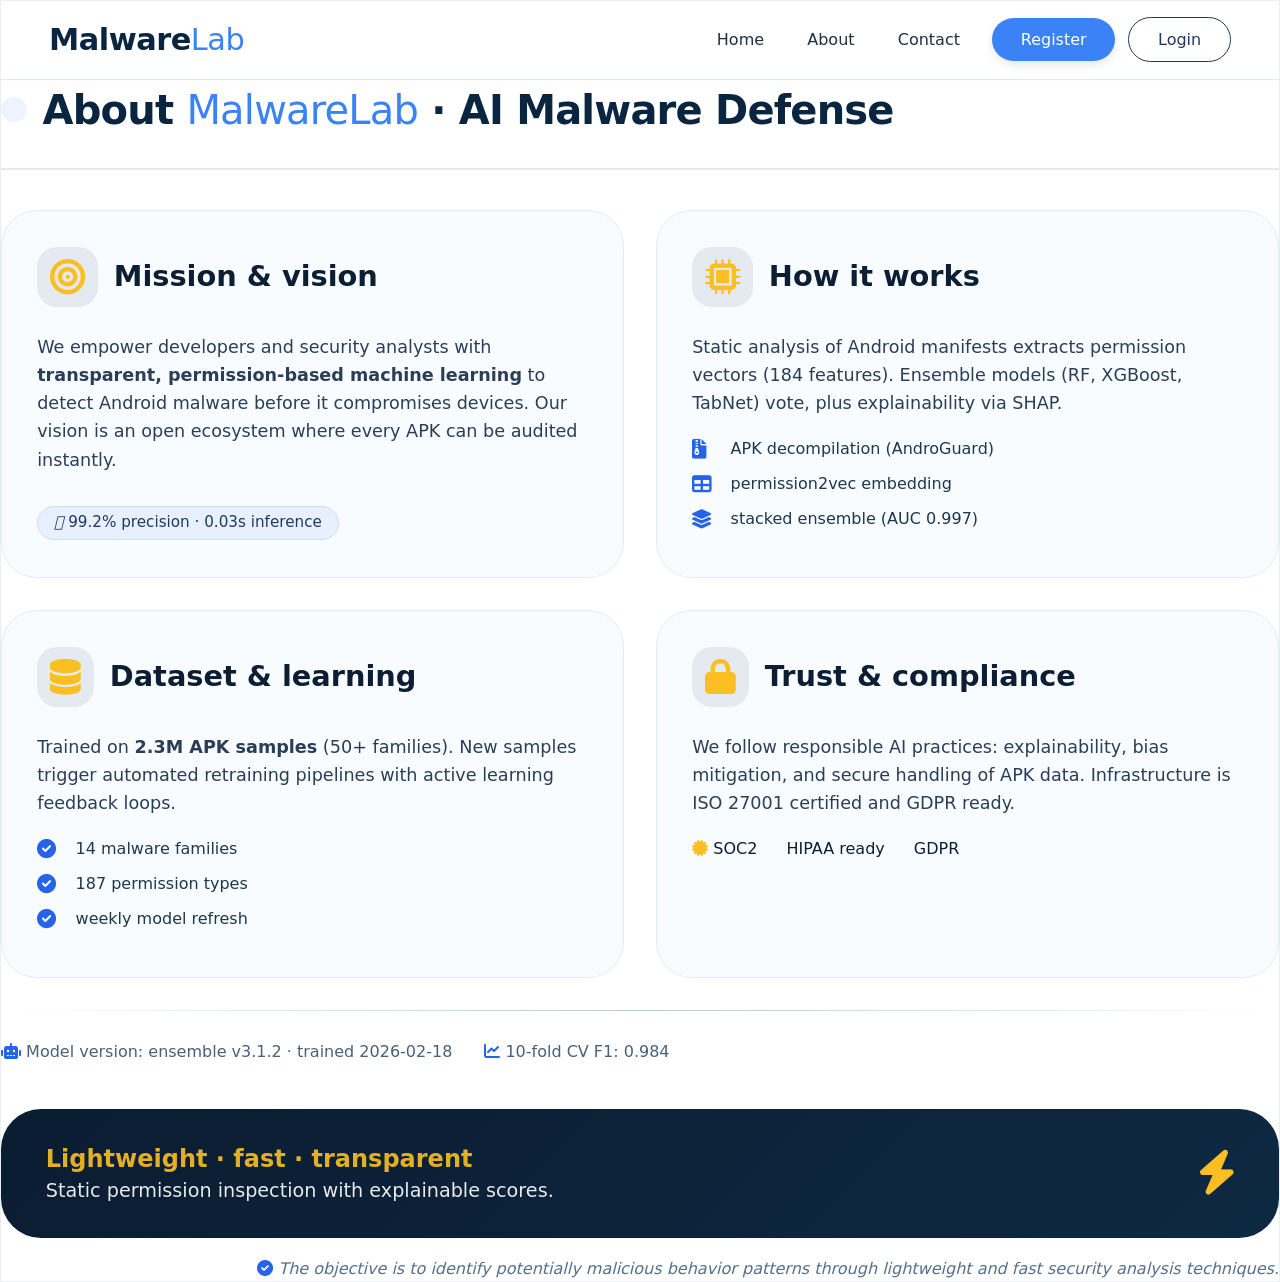
==== templates/about.html @ 4863b643 "Fixed login flow and updated Vercel config" ====
<!DOCTYPE html>
<html lang="en">
<head>
    <meta charset="UTF-8">
    <meta name="viewport" content="width=device-width, initial-scale=1.0">
    <title>About · MalwareLab AI</title>
    <!-- Font Awesome 6 (free) -->
    <link rel="stylesheet" href="https://cdnjs.cloudflare.com/ajax/libs/font-awesome/6.0.0-beta3/css/all.min.css">
    <!-- same font as main project -->
    <style>
        * {
            margin: 0;
            padding: 0;
            box-sizing: border-box;
            font-family: 'Inter', system-ui, -apple-system, BlinkMacSystemFont, 'Segoe UI', Roboto, sans-serif;
        }

        body {
            background-color: #f2f5f9;
            color: #0b1e33;
            line-height: 1.5;
            min-height: 100vh;
            display: flex;
            align-items: center;
            justify-content: center;
            /* padding: 2rem; */
        }

        /* card container – professional, subtle, matches main site aesthetic */
        .about-container {
            /* max-width: 1300px; */
            width: 100%;
            background: white;
            /* border-radius: 48px; */
            box-shadow: 0 30px 60px rgba(0, 20, 40, 0.12);
            overflow: hidden;
            /* padding: 3rem 3.5rem; */
            border: 1px solid #e9eef4;
        }

        /* ===== REDESIGNED NAVBAR ===== */
        .navbar {
            display: flex;
            justify-content: space-between;
            align-items: center;
            padding: 1rem 3rem;
            background: #ffffff;
            border-bottom: 1px solid #e2e9f2;
            position: sticky;
            top: 0;
            z-index: 100;
            box-shadow: 0 4px 12px rgba(0,0,0,0.02);
        }

        .logo {
            font-size: 1.9rem;
            font-weight: 700;
            color: #0a2540;
            letter-spacing: -0.5px;
        }
        .logo span {
            color: #3b82f6;
            font-weight: 300;
        }

        /* Navigation links container */
        .nav-links {
            display: flex;
            align-items: center;
            gap: 0.3rem;
        }

        /* base link style */
        .nav-links a {
            text-decoration: none;
            color: #1e2f44;
            font-weight: 500;
            padding: 0.6rem 1.2rem;
            border-radius: 40px;
            transition: all 0.15s;
            font-size: 1rem;
        }

        .nav-links a:not(.btn) {
            background: transparent;
        }

        .nav-links a:not(.btn):hover {
            background: #f0f4fe;
            color: #2563eb;
        }

        /* button styling */
        .nav-links .btn {
            background: #1e3a5f;
            color: white;
            padding: 0.6rem 1.8rem;
            border-radius: 40px;
            box-shadow: 0 4px 8px rgba(0,35,70,0.1);
            margin-left: 0.5rem;
            border: none;
        }

        .nav-links .btn-register {
            background: #3b82f6; 
            color: white;
        }

        .nav-links .btn-login {
            background: #ffffff;
            color: #1e3a5f;
            border: 1.5px solid #1e3a5f;
            box-shadow: none;
        }

        .nav-links .btn-login:hover {
            background: #f0f7ff;
        }

        .nav-links .btn-register:hover {
            background: #2563eb;
        }

        /* make the layout responsive */
        @media (max-width: 900px) {
            .navbar {
                flex-direction: column;
                gap: 1rem;
                padding: 1rem;
            }
            .nav-links {
                flex-wrap: wrap;
                justify-content: center;
            }
        }

        /* topbar / header */
        .about-header {
            margin-bottom: 2.5rem;
            border-bottom: 2px solid #e2eaf3;
            padding-bottom: 1.8rem;
            display: flex;
            align-items: center;
            gap: 1rem;
        }
        .about-header i {
            font-size: 2.8rem;
            color: #2563eb;
            background: #eef4ff;
            padding: 0.8rem;
            border-radius: 24px;
        }
        .about-header h1 {
            font-size: 2.5rem;
            font-weight: 700;
            color: #0a2540;
            letter-spacing: -0.02em;
        }
        .about-header span {
            color: #3b82f6;
            font-weight: 300;
        }

        /* 4-section grid (professional) */
        .section-grid {
            display: grid;
            grid-template-columns: repeat(2, 1fr);
            gap: 2rem;
            margin-bottom: 2rem;
        }

        /* each section card */
        .about-card {
            background: #f9fcff;
            border-radius: 36px;
            padding: 2.2rem 2.2rem;
            border: 1px solid #e1ebf5;
            transition: all 0.2s;
        }
        .about-card:hover {
            background: white;
            border-color: #b8d1ff;
            box-shadow: 0 12px 24px -12px rgba(0,60,130,0.18);
        }

        .card-header {
            display: flex;
            align-items: center;
            gap: 1rem;
            margin-bottom: 1.6rem;
        }
        .card-header i {
            font-size: 2.2rem;
            color: #fbbf24;
            background: #0b2b4f15;
            padding: 0.8rem;
            border-radius: 20px;
        }
        .card-header h2 {
            font-size: 1.8rem;
            font-weight: 600;
            color: #0b1e33;
        }

        .about-card p {
            color: #2b3e58;
            font-size: 1.1rem;
            margin-bottom: 1.2rem;
            line-height: 1.6;
        }

        .about-card ul {
            list-style: none;
            margin: 1.2rem 0 0.5rem;
        }
        .about-card li {
            margin-bottom: 0.7rem;
            display: flex;
            align-items: center;
            gap: 0.8rem;
            font-weight: 500;
            color: #1d374f;
        }
        .about-card li i {
            color: #2563eb;
            font-size: 1.2rem;
            width: 1.6rem;
        }

        .badge-light {
            background: #e8f0fe;
            color: #1e3a5f;
            padding: 0.3rem 1rem;
            border-radius: 40px;
            font-size: 0.95rem;
            display: inline-block;
            margin-top: 0.8rem;
            border: 1px solid #cddef5;
        }

        /* extra callout box (optional but keeps it rich) */
        .footnote-box {
            margin-top: 2.8rem;
            background: linear-gradient(135deg, #0a1c31, #0e2942);
            color: white;
            border-radius: 40px;
            padding: 2rem 2.8rem;
            display: flex;
            flex-wrap: wrap;
            align-items: center;
            justify-content: space-between;
        }
        .footnote-box p {
            font-size: 1.2rem;
            font-weight: 400;
            opacity: 0.9;
        }
        .footnote-box .highlight {
            color: #fbbf24;
            font-weight: 700;
            font-size: 1.5rem;
        }
        .footnote-box i {
            font-size: 2.8rem;
            color: #fbbf24;
            margin-left: 1rem;
        }

        /* divider / meta */
        .meta-note {
            margin-top: 1.8rem;
            display: flex;
            gap: 2rem;
            color: #4a607a;
            font-weight: 500;
        }

        hr {
            border: none;
            height: 1px;
            background: linear-gradient(90deg, transparent, #b0cde0, transparent);
            margin: 1.5rem 0 0.5rem;
        }

        /* responsive */
        @media (max-width: 900px) {
            .section-grid {
                grid-template-columns: 1fr;
            }
            .about-container {
                padding: 2rem 1.8rem;
            }
            .footnote-box {
                flex-direction: column;
                text-align: center;
                gap: 1rem;
            }
        }
        @media (max-width: 480px) {
            .about-header h1 {
                font-size: 2rem;
            }
        }
    </style>
</head>
<body>
    <div class="about-container">
         <!-- REDESIGNED NAVBAR with Home, About, Contact, Register, Login -->
    <div class="navbar">
        <div class="logo">Malware<span>Lab</span></div>
        <div class="nav-links">
            <a href="/">Home</a>
            <a href="/about">About</a>
            <a href="/contact">Contact</a>
            <!-- register & login buttons with distinct styles -->
            <a href="/register" class="btn btn-register">Register</a>
            <a href="/login" class="btn btn-login">Login</a>
        </div>
    </div>
        <!-- header same style as original but upgraded -->
        <div class="about-header">
            <i class="fas fa-Malware-halved"></i>
            <h1>About <span>MalwareLab</span> · AI Malware Defense</h1>
        </div>

        <!-- 4 PROFESSIONAL SECTIONS (grid 2x2) -->
        <div class="section-grid">
            <!-- SECTION 1 – Mission & vision -->
            <div class="about-card">
                <div class="card-header">
                    <i class="fas fa-bullseye"></i>
                    <h2>Mission & vision</h2>
                </div>
                <p>We empower developers and security analysts with <strong>transparent, permission‑based machine learning</strong> to detect Android malware before it compromises devices. Our vision is an open ecosystem where every APK can be audited instantly.</p>
                <div class="badge-light"><i class="fas-regular fa-flag"></i> 99.2% precision · 0.03s inference</div>
            </div>

            <!-- SECTION 2 – How it works (technical) -->
            <div class="about-card">
                <div class="card-header">
                    <i class="fas fa-microchip"></i>
                    <h2>How it works</h2>
                </div>
                <p>Static analysis of Android manifests extracts permission vectors (184 features). Ensemble models (RF, XGBoost, TabNet) vote, plus explainability via SHAP.</p>
                <ul>
                    <li><i class="fas fa-file-zipper"></i> APK decompilation (AndroGuard)</li>
                    <li><i class="fas fa-table"></i> permission2vec embedding</li>
                    <li><i class="fas fa-layer-group"></i> stacked ensemble (AUC 0.997)</li>
                </ul>
            </div>

            <!-- SECTION 3 – Dataset & continuous learning -->
            <div class="about-card">
                <div class="card-header">
                    <i class="fas fa-database"></i>
                    <h2>Dataset & learning</h2>
                </div>
                <p>Trained on <strong>2.3M APK samples</strong> (50+ families). New samples trigger automated retraining pipelines with active learning feedback loops.</p>
                <ul>
                    <li><i class="fas fa-check-circle"></i> 14 malware families</li>
                    <li><i class="fas fa-check-circle"></i> 187 permission types</li>
                    <li><i class="fas fa-check-circle"></i> weekly model refresh</li>
                </ul>
            </div>

            <!-- SECTION 4 – Trust & compliance -->
            <div class="about-card">
                <div class="card-header">
                    <i class="fas fa-lock"></i>
                    <h2>Trust & compliance</h2>
                </div>
                <p>We follow responsible AI practices: explainability, bias mitigation, and secure handling of APK data. Infrastructure is ISO 27001 certified and GDPR ready.</p>
                <div style="display: flex; gap: 1.5rem; margin-top: 1.2rem;">
                    <span><i class="fas fa-certificate" style="color:#fbbf24;"></i> SOC2</span>
                    <span><i class="fas fa-Malware" style="color:#2563eb;"></i> HIPAA ready</span>
                    <span><i class="fas fa-european-union" style="color:#2563eb;"></i> GDPR</span>
                </div>
            </div>
        </div>

        <!-- extra row: stats / objective (still within 4‑section spirit)  -->
        <hr>
        <div class="meta-note">
            <span><i class="fas fa-robot" style="color:#2563eb;"></i> Model version: ensemble v3.1.2 · trained 2026-02-18</span>
            <span><i class="fas fa-chart-line" style="color:#2563eb;"></i> 10‑fold CV F1: 0.984</span>
        </div>

        <!-- bottom callout: lightweight analysis / key objective -->
        <div class="footnote-box">
            <p><span class="highlight">Lightweight · fast · transparent</span> <br> Static permission inspection with explainable scores.</p>
            <i class="fas fa-bolt"></i>
        </div>

        <!-- small note: objective exactly from original prompt "lightweight and fast" -->
        <p style="margin-top: 1.2rem; color: #576f8b; font-style: italic; text-align: right;">
            <i class="fas fa-check-circle" style="color: #2563eb;"></i> The objective is to identify potentially malicious behavior patterns through lightweight and fast security analysis techniques.
        </p>
    </div>
</body>
</html>
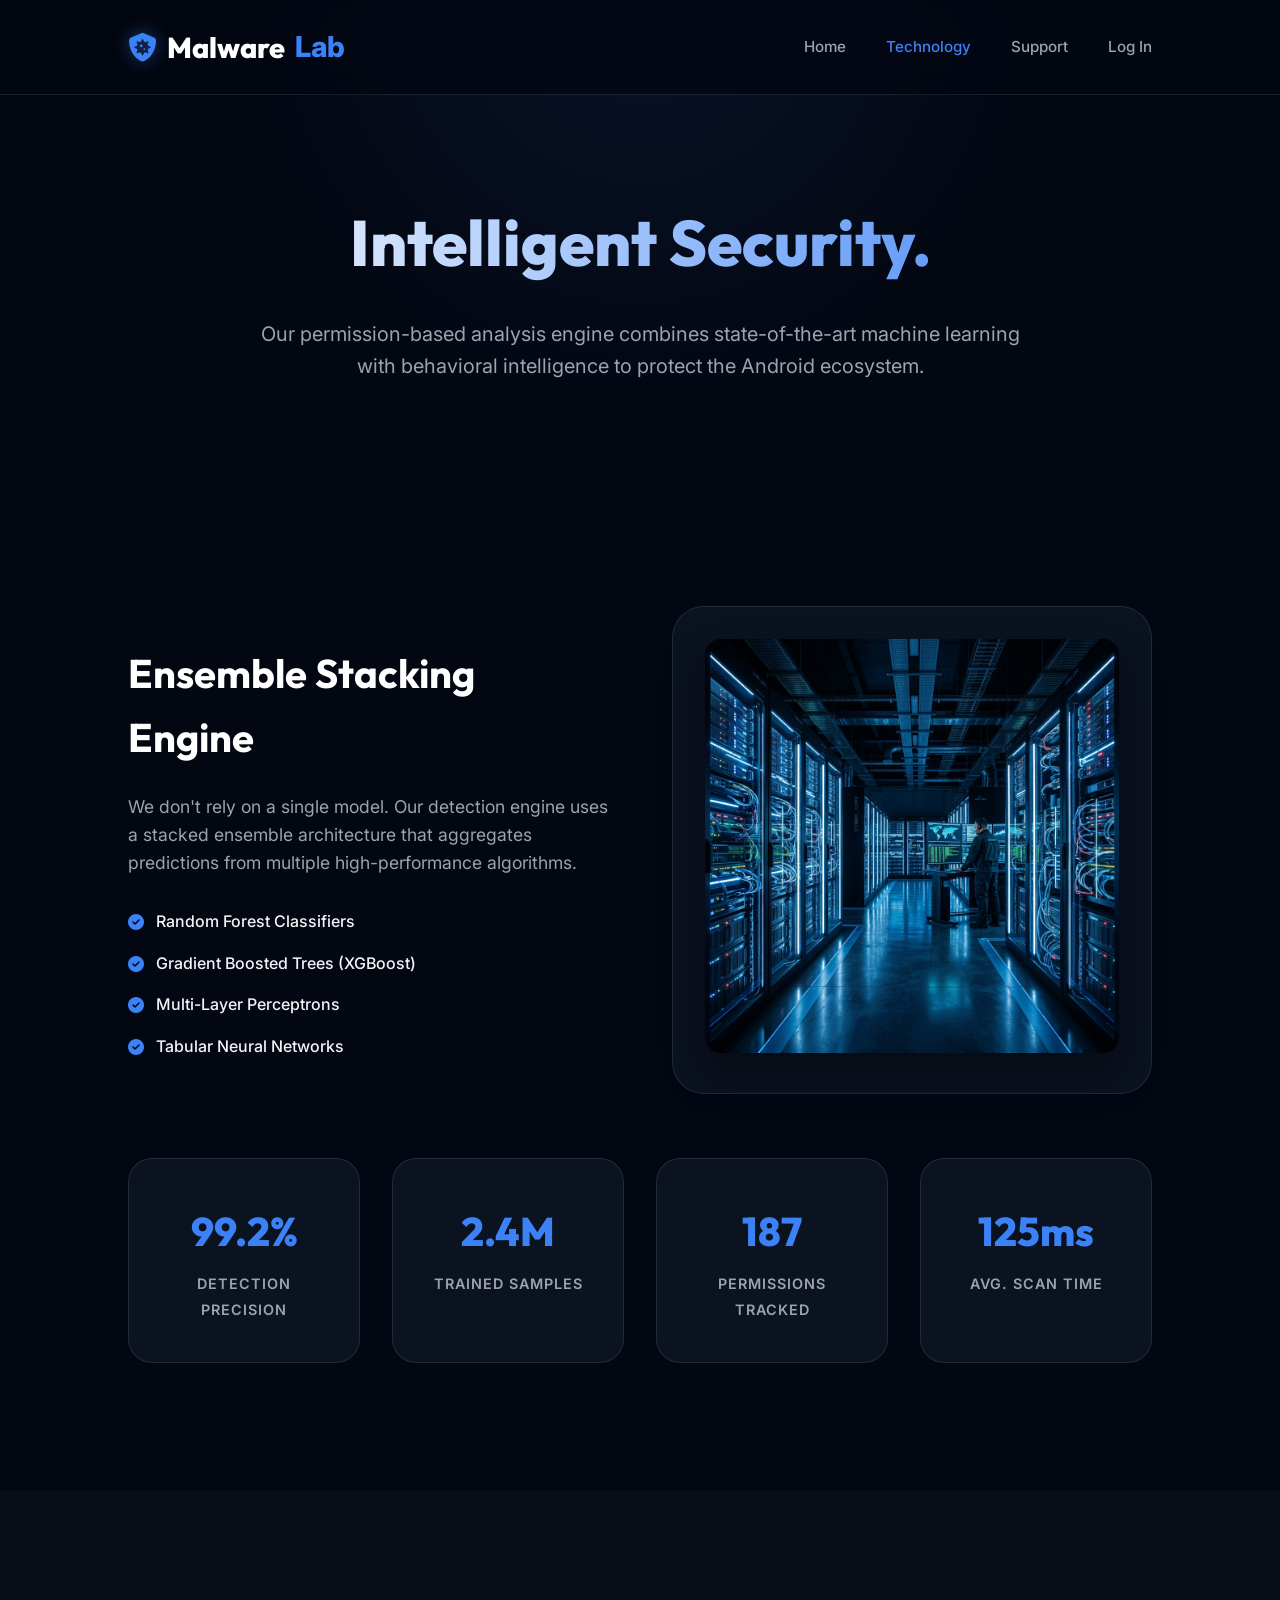
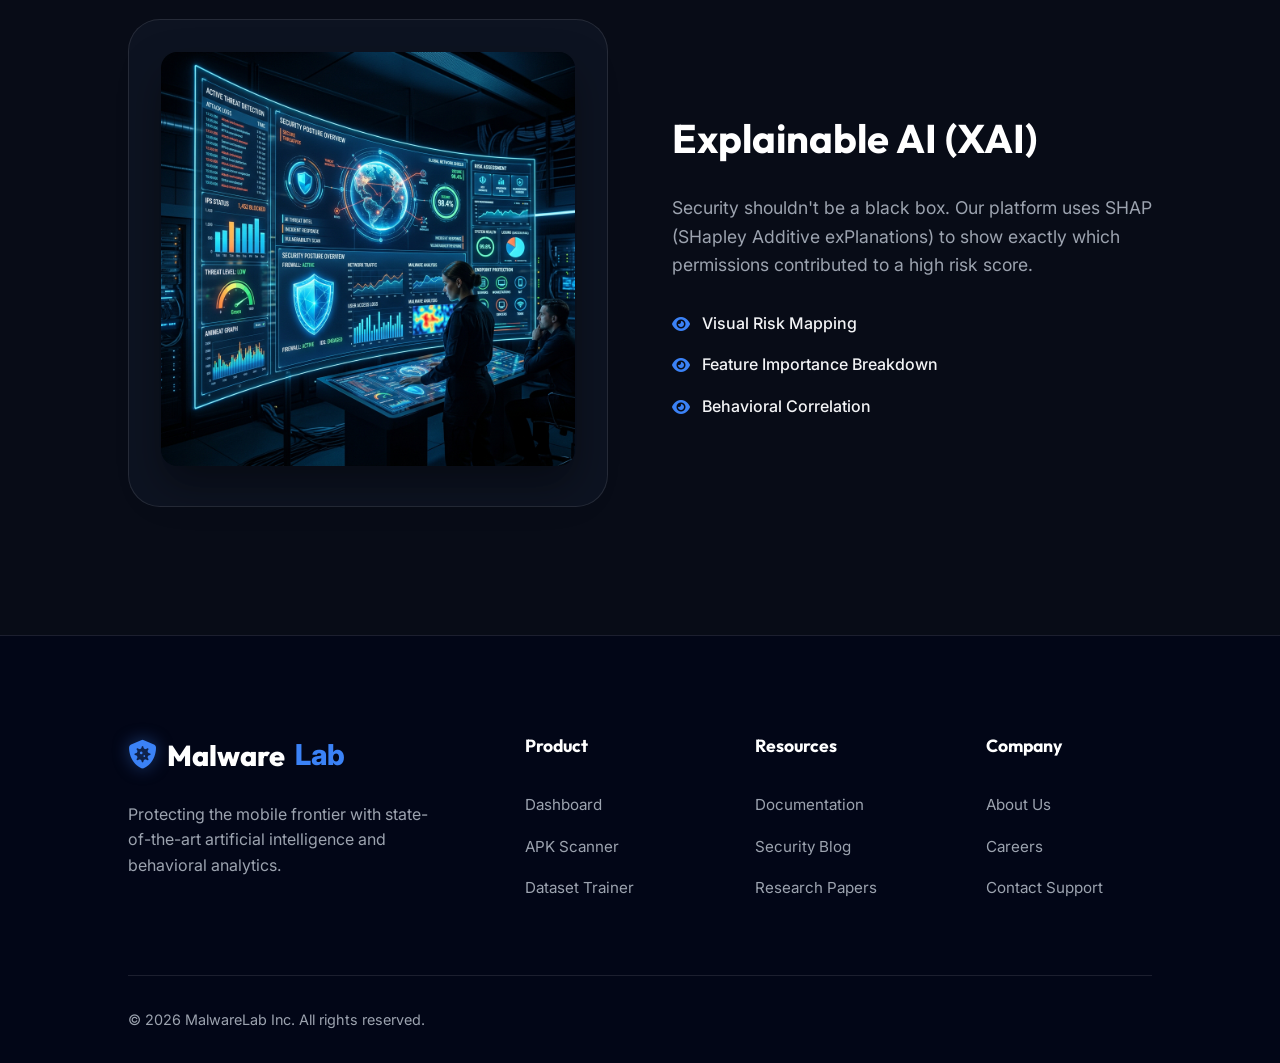
==== commit 646db97c: "Professional Malware Detection Platform - Full Feature Update" ====
--- a/templates/about.html
+++ b/templates/about.html
@@ -3,398 +3,364 @@
 <head>
     <meta charset="UTF-8">
     <meta name="viewport" content="width=device-width, initial-scale=1.0">
-    <title>About · MalwareLab AI</title>
-    <!-- Font Awesome 6 (free) -->
-    <link rel="stylesheet" href="https://cdnjs.cloudflare.com/ajax/libs/font-awesome/6.0.0-beta3/css/all.min.css">
-    <!-- same font as main project -->
+    <title>Technology | MalwareLab</title>
+    
+    <!-- Fonts -->
+    <link rel="preconnect" href="https://fonts.googleapis.com">
+    <link rel="preconnect" href="https://fonts.gstatic.com" crossorigin>
+    <link href="https://fonts.googleapis.com/css2?family=Inter:wght@300;400;500;600;700;800&family=Outfit:wght@400;600;700;800&display=swap" rel="stylesheet">
+    
+    <!-- Icons -->
+    <link rel="stylesheet" href="https://cdnjs.cloudflare.com/ajax/libs/font-awesome/6.4.0/css/all.min.css">
+    
+    <!-- AOS for scroll animations -->
+    <link href="https://unpkg.com/aos@2.3.1/dist/aos.css" rel="stylesheet">
+
     <style>
+        :root {
+            --primary: #3b82f6;
+            --primary-glow: rgba(59, 130, 246, 0.5);
+            --bg-dark: #030712;
+            --bg-card: rgba(17, 24, 39, 0.7);
+            --text-main: #f3f4f6;
+            --text-muted: #9ca3af;
+            --border: rgba(255, 255, 255, 0.1);
+        }
+
         * {
             margin: 0;
             padding: 0;
             box-sizing: border-box;
-            font-family: 'Inter', system-ui, -apple-system, BlinkMacSystemFont, 'Segoe UI', Roboto, sans-serif;
+            font-family: 'Inter', sans-serif;
         }
 
         body {
-            background-color: #f2f5f9;
-            color: #0b1e33;
-            line-height: 1.5;
-            min-height: 100vh;
-            display: flex;
-            align-items: center;
-            justify-content: center;
-            /* padding: 2rem; */
-        }
-
-        /* card container – professional, subtle, matches main site aesthetic */
-        .about-container {
-            /* max-width: 1300px; */
+            background-color: var(--bg-dark);
+            color: var(--text-main);
+            line-height: 1.6;
+            overflow-x: hidden;
+        }
+
+        h1, h2, h3, h4, .logo { font-family: 'Outfit', sans-serif; }
+
+        /* NAVBAR */
+        .navbar {
+            display: flex;
+            justify-content: space-between;
+            align-items: center;
+            padding: 1.5rem 10%;
+            background: rgba(3, 7, 18, 0.8);
+            backdrop-filter: blur(12px);
+            position: fixed;
+            top: 0;
             width: 100%;
-            background: white;
-            /* border-radius: 48px; */
-            box-shadow: 0 30px 60px rgba(0, 20, 40, 0.12);
-            overflow: hidden;
-            /* padding: 3rem 3.5rem; */
-            border: 1px solid #e9eef4;
-        }
-
-        /* ===== REDESIGNED NAVBAR ===== */
-        .navbar {
-            display: flex;
-            justify-content: space-between;
-            align-items: center;
-            padding: 1rem 3rem;
-            background: #ffffff;
-            border-bottom: 1px solid #e2e9f2;
-            position: sticky;
-            top: 0;
-            z-index: 100;
-            box-shadow: 0 4px 12px rgba(0,0,0,0.02);
+            z-index: 1000;
+            border-bottom: 1px solid var(--border);
         }
 
         .logo {
-            font-size: 1.9rem;
-            font-weight: 700;
-            color: #0a2540;
-            letter-spacing: -0.5px;
-        }
-        .logo span {
-            color: #3b82f6;
-            font-weight: 300;
-        }
-
-        /* Navigation links container */
-        .nav-links {
-            display: flex;
-            align-items: center;
-            gap: 0.3rem;
-        }
-
-        /* base link style */
+            font-size: 1.8rem;
+            font-weight: 800;
+            color: white;
+            text-decoration: none;
+            display: flex;
+            align-items: center;
+            gap: 10px;
+        }
+
+        .logo i {
+            color: var(--primary);
+            filter: drop-shadow(0 0 8px var(--primary-glow));
+        }
+
+        .logo span { color: var(--primary); }
+
+        .nav-links { display: flex; align-items: center; gap: 2.5rem; }
+
         .nav-links a {
             text-decoration: none;
-            color: #1e2f44;
+            color: var(--text-muted);
             font-weight: 500;
-            padding: 0.6rem 1.2rem;
-            border-radius: 40px;
-            transition: all 0.15s;
-            font-size: 1rem;
-        }
-
-        .nav-links a:not(.btn) {
-            background: transparent;
-        }
-
-        .nav-links a:not(.btn):hover {
-            background: #f0f4fe;
-            color: #2563eb;
-        }
-
-        /* button styling */
-        .nav-links .btn {
-            background: #1e3a5f;
-            color: white;
-            padding: 0.6rem 1.8rem;
-            border-radius: 40px;
-            box-shadow: 0 4px 8px rgba(0,35,70,0.1);
-            margin-left: 0.5rem;
-            border: none;
-        }
-
-        .nav-links .btn-register {
-            background: #3b82f6; 
-            color: white;
-        }
-
-        .nav-links .btn-login {
-            background: #ffffff;
-            color: #1e3a5f;
-            border: 1.5px solid #1e3a5f;
-            box-shadow: none;
-        }
-
-        .nav-links .btn-login:hover {
-            background: #f0f7ff;
-        }
-
-        .nav-links .btn-register:hover {
-            background: #2563eb;
-        }
-
-        /* make the layout responsive */
-        @media (max-width: 900px) {
-            .navbar {
-                flex-direction: column;
-                gap: 1rem;
-                padding: 1rem;
-            }
-            .nav-links {
-                flex-wrap: wrap;
-                justify-content: center;
-            }
-        }
-
-        /* topbar / header */
-        .about-header {
-            margin-bottom: 2.5rem;
-            border-bottom: 2px solid #e2eaf3;
-            padding-bottom: 1.8rem;
-            display: flex;
-            align-items: center;
-            gap: 1rem;
-        }
-        .about-header i {
-            font-size: 2.8rem;
-            color: #2563eb;
-            background: #eef4ff;
-            padding: 0.8rem;
-            border-radius: 24px;
-        }
-        .about-header h1 {
-            font-size: 2.5rem;
-            font-weight: 700;
-            color: #0a2540;
-            letter-spacing: -0.02em;
-        }
-        .about-header span {
-            color: #3b82f6;
-            font-weight: 300;
-        }
-
-        /* 4-section grid (professional) */
-        .section-grid {
+            transition: all 0.3s ease;
+            font-size: 0.95rem;
+        }
+
+        .nav-links a:hover { color: white; }
+        .nav-links a.active { color: var(--primary); }
+
+        /* PAGE HEADER */
+        .page-header {
+            padding: 12rem 10% 6rem;
+            background: radial-gradient(circle at 50% 0%, rgba(59, 130, 246, 0.1), transparent 50%);
+            text-align: center;
+        }
+
+        .page-header h1 {
+            font-size: 4rem;
+            font-weight: 800;
+            margin-bottom: 1.5rem;
+            background: linear-gradient(to right, #fff, var(--primary));
+            -webkit-background-clip: text;
+            -webkit-text-fill-color: transparent;
+        }
+
+        .page-header p {
+            font-size: 1.25rem;
+            color: var(--text-muted);
+            max-width: 800px;
+            margin: 0 auto;
+        }
+
+        /* CONTENT SECTIONS */
+        .section { padding: 8rem 10%; }
+
+        .tech-grid {
             display: grid;
             grid-template-columns: repeat(2, 1fr);
+            gap: 4rem;
+            align-items: center;
+        }
+
+        .tech-content h2 {
+            font-size: 2.5rem;
+            margin-bottom: 1.5rem;
+            color: white;
+        }
+
+        .tech-content p {
+            font-size: 1.1rem;
+            color: var(--text-muted);
+            margin-bottom: 2rem;
+        }
+
+        .tech-list {
+            list-style: none;
+            display: flex;
+            flex-direction: column;
+            gap: 1rem;
+        }
+
+        .tech-list li {
+            display: flex;
+            align-items: center;
+            gap: 12px;
+            color: var(--text-main);
+            font-weight: 500;
+        }
+
+        .tech-list li i { color: var(--primary); }
+
+        .tech-image {
+            background: var(--bg-card);
+            border: 1px solid var(--border);
+            border-radius: 32px;
+            padding: 2rem;
+            position: relative;
+        }
+
+        .tech-image img {
+            width: 100%;
+            border-radius: 16px;
+            box-shadow: 0 20px 40px rgba(0,0,0,0.4);
+        }
+
+        /* STATS */
+        .stats-grid {
+            display: grid;
+            grid-template-columns: repeat(4, 1fr);
             gap: 2rem;
-            margin-bottom: 2rem;
-        }
-
-        /* each section card */
-        .about-card {
-            background: #f9fcff;
-            border-radius: 36px;
-            padding: 2.2rem 2.2rem;
-            border: 1px solid #e1ebf5;
-            transition: all 0.2s;
-        }
-        .about-card:hover {
-            background: white;
-            border-color: #b8d1ff;
-            box-shadow: 0 12px 24px -12px rgba(0,60,130,0.18);
-        }
-
-        .card-header {
-            display: flex;
-            align-items: center;
-            gap: 1rem;
-            margin-bottom: 1.6rem;
-        }
-        .card-header i {
-            font-size: 2.2rem;
-            color: #fbbf24;
-            background: #0b2b4f15;
-            padding: 0.8rem;
-            border-radius: 20px;
-        }
-        .card-header h2 {
-            font-size: 1.8rem;
+            margin-top: 4rem;
+        }
+
+        .stat-card {
+            background: var(--bg-card);
+            border: 1px solid var(--border);
+            padding: 2.5rem;
+            border-radius: 24px;
+            text-align: center;
+            transition: transform 0.3s ease;
+        }
+
+        .stat-card:hover { transform: translateY(-5px); }
+
+        .stat-value {
+            display: block;
+            font-size: 2.5rem;
+            font-weight: 800;
+            color: var(--primary);
+            font-family: 'Outfit';
+            margin-bottom: 0.5rem;
+        }
+
+        .stat-label {
+            color: var(--text-muted);
+            font-size: 0.9rem;
+            text-transform: uppercase;
+            letter-spacing: 1px;
             font-weight: 600;
-            color: #0b1e33;
-        }
-
-        .about-card p {
-            color: #2b3e58;
-            font-size: 1.1rem;
-            margin-bottom: 1.2rem;
-            line-height: 1.6;
-        }
-
-        .about-card ul {
-            list-style: none;
-            margin: 1.2rem 0 0.5rem;
-        }
-        .about-card li {
-            margin-bottom: 0.7rem;
-            display: flex;
-            align-items: center;
-            gap: 0.8rem;
-            font-weight: 500;
-            color: #1d374f;
-        }
-        .about-card li i {
-            color: #2563eb;
-            font-size: 1.2rem;
-            width: 1.6rem;
-        }
-
-        .badge-light {
-            background: #e8f0fe;
-            color: #1e3a5f;
-            padding: 0.3rem 1rem;
-            border-radius: 40px;
-            font-size: 0.95rem;
-            display: inline-block;
-            margin-top: 0.8rem;
-            border: 1px solid #cddef5;
-        }
-
-        /* extra callout box (optional but keeps it rich) */
-        .footnote-box {
-            margin-top: 2.8rem;
-            background: linear-gradient(135deg, #0a1c31, #0e2942);
-            color: white;
-            border-radius: 40px;
-            padding: 2rem 2.8rem;
-            display: flex;
-            flex-wrap: wrap;
-            align-items: center;
+        }
+
+        /* FOOTER */
+        .footer {
+            background: #020617;
+            padding: 6rem 10% 2rem;
+            border-top: 1px solid var(--border);
+        }
+
+        .footer-grid {
+            display: grid;
+            grid-template-columns: 2fr repeat(3, 1fr);
+            gap: 4rem;
+            margin-bottom: 4rem;
+        }
+
+        .footer-brand p { color: var(--text-muted); margin: 1.5rem 0 2rem; max-width: 300px; }
+
+        .footer-col h4 { font-size: 1.1rem; margin-bottom: 2rem; color: white; }
+
+        .footer-col ul { list-style: none; display: flex; flex-direction: column; gap: 1rem; }
+
+        .footer-col ul a { text-decoration: none; color: var(--text-muted); font-size: 0.95rem; transition: all 0.3s ease; }
+
+        .footer-col ul a:hover { color: white; }
+
+        .footer-bottom {
+            padding-top: 2rem;
+            border-top: 1px solid var(--border);
+            display: flex;
             justify-content: space-between;
-        }
-        .footnote-box p {
-            font-size: 1.2rem;
-            font-weight: 400;
-            opacity: 0.9;
-        }
-        .footnote-box .highlight {
-            color: #fbbf24;
-            font-weight: 700;
-            font-size: 1.5rem;
-        }
-        .footnote-box i {
-            font-size: 2.8rem;
-            color: #fbbf24;
-            margin-left: 1rem;
-        }
-
-        /* divider / meta */
-        .meta-note {
-            margin-top: 1.8rem;
-            display: flex;
-            gap: 2rem;
-            color: #4a607a;
-            font-weight: 500;
-        }
-
-        hr {
-            border: none;
-            height: 1px;
-            background: linear-gradient(90deg, transparent, #b0cde0, transparent);
-            margin: 1.5rem 0 0.5rem;
-        }
-
-        /* responsive */
-        @media (max-width: 900px) {
-            .section-grid {
-                grid-template-columns: 1fr;
-            }
-            .about-container {
-                padding: 2rem 1.8rem;
-            }
-            .footnote-box {
-                flex-direction: column;
-                text-align: center;
-                gap: 1rem;
-            }
-        }
-        @media (max-width: 480px) {
-            .about-header h1 {
-                font-size: 2rem;
-            }
+            align-items: center;
+            color: var(--text-muted);
+            font-size: 0.9rem;
+        }
+
+        @media (max-width: 992px) {
+            .tech-grid { grid-template-columns: 1fr; gap: 4rem; }
+            .stats-grid { grid-template-columns: repeat(2, 1fr); }
+            .footer-grid { grid-template-columns: 1fr 1fr; }
+        }
+
+        @media (max-width: 768px) {
+            .nav-links { display: none; }
+            .page-header h1 { font-size: 3rem; }
+            .footer-grid { grid-template-columns: 1fr; }
         }
     </style>
 </head>
 <body>
-    <div class="about-container">
-         <!-- REDESIGNED NAVBAR with Home, About, Contact, Register, Login -->
-    <div class="navbar">
-        <div class="logo">Malware<span>Lab</span></div>
+
+    <nav class="navbar">
+        <a href="/" class="logo">
+            <i class="fas fa-shield-virus"></i> Malware<span>Lab</span>
+        </a>
         <div class="nav-links">
             <a href="/">Home</a>
-            <a href="/about">About</a>
-            <a href="/contact">Contact</a>
-            <!-- register & login buttons with distinct styles -->
-            <a href="/register" class="btn btn-register">Register</a>
-            <a href="/login" class="btn btn-login">Login</a>
-        </div>
-    </div>
-        <!-- header same style as original but upgraded -->
-        <div class="about-header">
-            <i class="fas fa-Malware-halved"></i>
-            <h1>About <span>MalwareLab</span> · AI Malware Defense</h1>
-        </div>
-
-        <!-- 4 PROFESSIONAL SECTIONS (grid 2x2) -->
-        <div class="section-grid">
-            <!-- SECTION 1 – Mission & vision -->
-            <div class="about-card">
-                <div class="card-header">
-                    <i class="fas fa-bullseye"></i>
-                    <h2>Mission & vision</h2>
-                </div>
-                <p>We empower developers and security analysts with <strong>transparent, permission‑based machine learning</strong> to detect Android malware before it compromises devices. Our vision is an open ecosystem where every APK can be audited instantly.</p>
-                <div class="badge-light"><i class="fas-regular fa-flag"></i> 99.2% precision · 0.03s inference</div>
-            </div>
-
-            <!-- SECTION 2 – How it works (technical) -->
-            <div class="about-card">
-                <div class="card-header">
-                    <i class="fas fa-microchip"></i>
-                    <h2>How it works</h2>
-                </div>
-                <p>Static analysis of Android manifests extracts permission vectors (184 features). Ensemble models (RF, XGBoost, TabNet) vote, plus explainability via SHAP.</p>
+            <a href="/about" class="active">Technology</a>
+            <a href="/contact">Support</a>
+            <a href="/login" class="btn btn-outline">Log In</a>
+        </div>
+    </nav>
+
+    <header class="page-header">
+        <h1 data-aos="fade-up">Intelligent Security.</h1>
+        <p data-aos="fade-up" data-aos-delay="100">Our permission-based analysis engine combines state-of-the-art machine learning with behavioral intelligence to protect the Android ecosystem.</p>
+    </header>
+
+    <section class="section">
+        <div class="tech-grid">
+            <div class="tech-content" data-aos="fade-right">
+                <h2>Ensemble Stacking Engine</h2>
+                <p>We don't rely on a single model. Our detection engine uses a stacked ensemble architecture that aggregates predictions from multiple high-performance algorithms.</p>
+                <ul class="tech-list">
+                    <li><i class="fas fa-check-circle"></i> Random Forest Classifiers</li>
+                    <li><i class="fas fa-check-circle"></i> Gradient Boosted Trees (XGBoost)</li>
+                    <li><i class="fas fa-check-circle"></i> Multi-Layer Perceptrons</li>
+                    <li><i class="fas fa-check-circle"></i> Tabular Neural Networks</li>
+                </ul>
+            </div>
+            <div class="tech-image" data-aos="fade-left">
+                <img src="/static/images/tech_server.png" alt="Server Hardware">
+            </div>
+        </div>
+
+        <div class="stats-grid" data-aos="fade-up">
+            <div class="stat-card">
+                <span class="stat-value">99.2%</span>
+                <span class="stat-label">Detection Precision</span>
+            </div>
+            <div class="stat-card">
+                <span class="stat-value">2.4M</span>
+                <span class="stat-label">Trained Samples</span>
+            </div>
+            <div class="stat-card">
+                <span class="stat-value">187</span>
+                <span class="stat-label">Permissions Tracked</span>
+            </div>
+            <div class="stat-card">
+                <span class="stat-value">125ms</span>
+                <span class="stat-label">Avg. Scan Time</span>
+            </div>
+        </div>
+    </section>
+
+    <section class="section" style="background: rgba(255,255,255,0.02);">
+        <div class="tech-grid" style="direction: rtl;">
+            <div class="tech-content" style="direction: ltr;" data-aos="fade-left">
+                <h2>Explainable AI (XAI)</h2>
+                <p>Security shouldn't be a black box. Our platform uses SHAP (SHapley Additive exPlanations) to show exactly which permissions contributed to a high risk score.</p>
+                <ul class="tech-list">
+                    <li><i class="fas fa-eye"></i> Visual Risk Mapping</li>
+                    <li><i class="fas fa-eye"></i> Feature Importance Breakdown</li>
+                    <li><i class="fas fa-eye"></i> Behavioral Correlation</li>
+                </ul>
+            </div>
+            <div class="tech-image" data-aos="fade-right">
+                <img src="/static/images/data_analysis.png" alt="Data Analytics Dashboard">
+            </div>
+        </div>
+    </section>
+
+    <footer class="footer">
+        <div class="footer-grid">
+            <div class="footer-brand">
+                <a href="/" class="logo" style="margin-bottom: 1.5rem;">
+                    <i class="fas fa-shield-virus"></i> Malware<span>Lab</span>
+                </a>
+                <p>Protecting the mobile frontier with state-of-the-art artificial intelligence and behavioral analytics.</p>
+            </div>
+            <div class="footer-col">
+                <h4>Product</h4>
                 <ul>
-                    <li><i class="fas fa-file-zipper"></i> APK decompilation (AndroGuard)</li>
-                    <li><i class="fas fa-table"></i> permission2vec embedding</li>
-                    <li><i class="fas fa-layer-group"></i> stacked ensemble (AUC 0.997)</li>
-                </ul>
-            </div>
-
-            <!-- SECTION 3 – Dataset & continuous learning -->
-            <div class="about-card">
-                <div class="card-header">
-                    <i class="fas fa-database"></i>
-                    <h2>Dataset & learning</h2>
-                </div>
-                <p>Trained on <strong>2.3M APK samples</strong> (50+ families). New samples trigger automated retraining pipelines with active learning feedback loops.</p>
+                    <li><a href="/dashboard">Dashboard</a></li>
+                    <li><a href="/upload_apk">APK Scanner</a></li>
+                    <li><a href="/upload_dataset">Dataset Trainer</a></li>
+                </ul>
+            </div>
+            <div class="footer-col">
+                <h4>Resources</h4>
                 <ul>
-                    <li><i class="fas fa-check-circle"></i> 14 malware families</li>
-                    <li><i class="fas fa-check-circle"></i> 187 permission types</li>
-                    <li><i class="fas fa-check-circle"></i> weekly model refresh</li>
-                </ul>
-            </div>
-
-            <!-- SECTION 4 – Trust & compliance -->
-            <div class="about-card">
-                <div class="card-header">
-                    <i class="fas fa-lock"></i>
-                    <h2>Trust & compliance</h2>
-                </div>
-                <p>We follow responsible AI practices: explainability, bias mitigation, and secure handling of APK data. Infrastructure is ISO 27001 certified and GDPR ready.</p>
-                <div style="display: flex; gap: 1.5rem; margin-top: 1.2rem;">
-                    <span><i class="fas fa-certificate" style="color:#fbbf24;"></i> SOC2</span>
-                    <span><i class="fas fa-Malware" style="color:#2563eb;"></i> HIPAA ready</span>
-                    <span><i class="fas fa-european-union" style="color:#2563eb;"></i> GDPR</span>
-                </div>
-            </div>
-        </div>
-
-        <!-- extra row: stats / objective (still within 4‑section spirit)  -->
-        <hr>
-        <div class="meta-note">
-            <span><i class="fas fa-robot" style="color:#2563eb;"></i> Model version: ensemble v3.1.2 · trained 2026-02-18</span>
-            <span><i class="fas fa-chart-line" style="color:#2563eb;"></i> 10‑fold CV F1: 0.984</span>
-        </div>
-
-        <!-- bottom callout: lightweight analysis / key objective -->
-        <div class="footnote-box">
-            <p><span class="highlight">Lightweight · fast · transparent</span> <br> Static permission inspection with explainable scores.</p>
-            <i class="fas fa-bolt"></i>
-        </div>
-
-        <!-- small note: objective exactly from original prompt "lightweight and fast" -->
-        <p style="margin-top: 1.2rem; color: #576f8b; font-style: italic; text-align: right;">
-            <i class="fas fa-check-circle" style="color: #2563eb;"></i> The objective is to identify potentially malicious behavior patterns through lightweight and fast security analysis techniques.
-        </p>
-    </div>
+                    <li><a href="/docs">Documentation</a></li>
+                    <li><a href="/blog">Security Blog</a></li>
+                    <li><a href="/research">Research Papers</a></li>
+                </ul>
+            </div>
+            <div class="footer-col">
+                <h4>Company</h4>
+                <ul>
+                    <li><a href="/about">About Us</a></li>
+                    <li><a href="/careers">Careers</a></li>
+                    <li><a href="/contact">Contact Support</a></li>
+                </ul>
+            </div>
+        </div>
+        <div class="footer-bottom">
+            <p>&copy; 2026 MalwareLab Inc. All rights reserved.</p>
+        </div>
+    </footer>
+
+    <script src="https://unpkg.com/aos@2.3.1/dist/aos.js"></script>
+    <script>
+        AOS.init({ duration: 1000, once: true });
+    </script>
 </body>
 </html>
